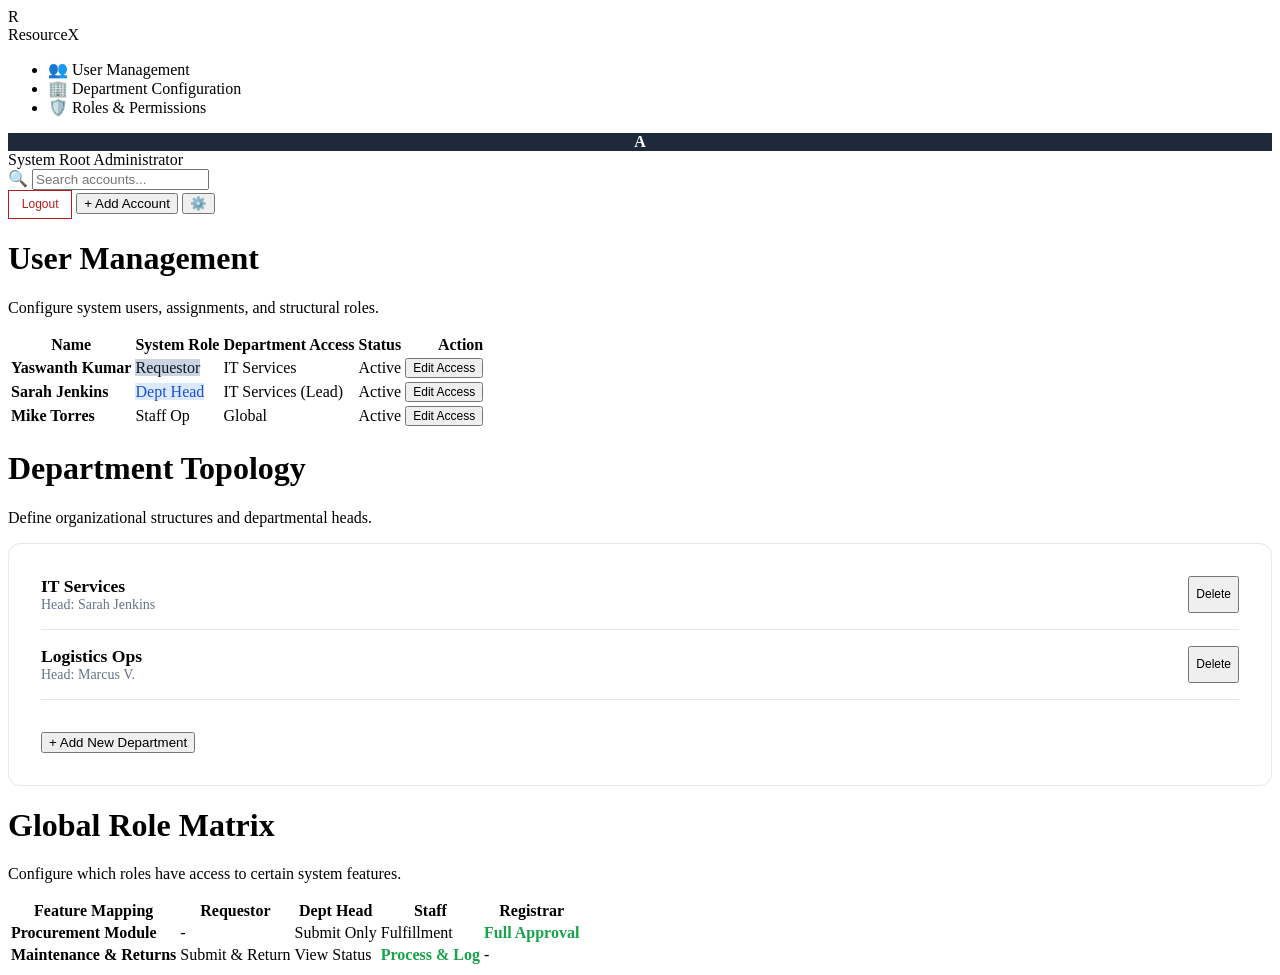
==== admin.html @ ca592cf4 "Added login page with short mocks and injected logout buttons across all views" ====
<!DOCTYPE html>
<html lang="en">
<head>
    <meta charset="UTF-8">
    <meta name="viewport" content="width=device-width, initial-scale=1.0">
    <title>ResourceX - System Administration</title>
    <link rel="stylesheet" href="css/style.css">
</head>
<body>

    <div class="app-container">
        
        <!-- Sidebar -->
        <aside class="sidebar">
            <div class="logo-container">
                <div class="logo-icon">R</div>
                <div class="logo-text">ResourceX</div>
            </div>

            <ul class="nav-menu">
                <li class="nav-item active" data-target="user-manage-view">
                    <span class="icon">👥</span> User Management
                </li>
                <li class="nav-item" data-target="dept-manage-view">
                    <span class="icon">🏢</span> Department Configuration
                </li>
                <li class="nav-item" data-target="role-manage-view">
                    <span class="icon">🛡️</span> Roles & Permissions
                </li>
            </ul>

            <div class="user-profile-widget">
                <div class="user-avatar" style="background:#1e293b; color:white; display:flex; align-items:center; justify-content:center;font-weight:bold; font-size:1rem">A</div>
                <div class="user-info">
                    <span class="user-name">System Root</span>
                    <span class="user-role">Administrator</span>
                </div>
            </div>
        </aside>

        <!-- Main Wrapper -->
        <div class="main-wrapper">
            <header class="top-header">
                <div class="search-bar">
                    <span style="color:#94a3b8">🔍</span>
                    <input type="text" placeholder="Search accounts...">
                </div>
                <div class="header-actions">
                    <button class="btn-danger" style="background:transparent; color:#b91c1c; border:1px solid #b91c1c; padding:0.4rem 0.8rem; font-size:0.75rem" onclick="window.location.href='login.html'">Logout</button>
                    <button class="btn-primary" onclick="alert('Open Add Dialog')">+ Add Account</button>
                    <button class="icon-btn">⚙️</button>
                </div>
            </header>

            <main class="content-area">

                <!-- 1. User Management -->
                <div id="user-manage-view" class="view-section active">
                    <h1 class="page-title">User Management</h1>
                    <p class="page-subtitle">Configure system users, assignments, and structural roles.</p>

                    <div class="data-section">
                        <table class="table">
                            <thead>
                                <tr>
                                    <th>Name</th>
                                    <th>System Role</th>
                                    <th>Department Access</th>
                                    <th>Status</th>
                                    <th style="text-align:right">Action</th>
                                </tr>
                            </thead>
                            <tbody>
                                <tr>
                                    <td style="font-weight:600">Yaswanth Kumar</td>
                                    <td><span class="badge" style="background:#cbd5e1; color:#0f172a">Requestor</span></td>
                                    <td>IT Services</td>
                                    <td><span class="badge allocated">Active</span></td>
                                    <td style="text-align:right"><button class="btn-secondary" style="font-size:0.75rem">Edit Access</button></td>
                                </tr>
                                <tr>
                                    <td style="font-weight:600">Sarah Jenkins</td>
                                    <td><span class="badge pending" style="background:#dbeafe; color:#1d4ed8">Dept Head</span></td>
                                    <td>IT Services (Lead)</td>
                                    <td><span class="badge allocated">Active</span></td>
                                    <td style="text-align:right"><button class="btn-secondary" style="font-size:0.75rem">Edit Access</button></td>
                                </tr>
                                <tr>
                                    <td style="font-weight:600">Mike Torres</td>
                                    <td><span class="badge pending">Staff Op</span></td>
                                    <td>Global</td>
                                    <td><span class="badge allocated">Active</span></td>
                                    <td style="text-align:right"><button class="btn-secondary" style="font-size:0.75rem">Edit Access</button></td>
                                </tr>
                            </tbody>
                        </table>
                    </div>
                </div>

                <!-- 2. Dept Configuration -->
                <div id="dept-manage-view" class="view-section">
                    <h1 class="page-title">Department Topology</h1>
                    <p class="page-subtitle">Define organizational structures and departmental heads.</p>

                    <div style="background:white; padding:2rem; border-radius:12px; border:1px solid #e2e8f0; display:flex; flex-direction:column; gap:1rem;">
                        <div style="display:flex; justify-content:space-between; padding-bottom:1rem; border-bottom:1px solid #e2e8f0;">
                            <div><strong style="font-size:1.1rem; color:var(--primary-color)">IT Services</strong><div style="color:#64748b; font-size:0.875rem">Head: Sarah Jenkins</div></div>
                            <button class="btn-danger" style="font-size:0.75rem">Delete</button>
                        </div>
                        <div style="display:flex; justify-content:space-between; padding-bottom:1rem; border-bottom:1px solid #e2e8f0;">
                            <div><strong style="font-size:1.1rem; color:var(--primary-color)">Logistics Ops</strong><div style="color:#64748b; font-size:0.875rem">Head: Marcus V.</div></div>
                            <button class="btn-danger" style="font-size:0.75rem">Delete</button>
                        </div>
                        <div style="margin-top:1rem;">
                            <button class="btn-primary">+ Add New Department</button>
                        </div>
                    </div>
                </div>

                <!-- 3. Roles and Perms -->
                <div id="role-manage-view" class="view-section">
                    <h1 class="page-title">Global Role Matrix</h1>
                    <p class="page-subtitle">Configure which roles have access to certain system features.</p>
                    
                    <table class="table" style="background:white; border-radius:12px; overflow:hidden; box-shadow:var(--shadow-sm)">
                        <thead>
                            <tr>
                                <th>Feature Mapping</th>
                                <th>Requestor</th>
                                <th>Dept Head</th>
                                <th>Staff</th>
                                <th>Registrar</th>
                            </tr>
                        </thead>
                        <tbody>
                            <tr>
                                <td style="font-weight:600">Procurement Module</td>
                                <td>-</td>
                                <td>Submit Only</td>
                                <td>Fulfillment</td>
                                <td><span style="color:#16a34a; font-weight:bold">Full Approval</span></td>
                            </tr>
                            <tr>
                                <td style="font-weight:600">Maintenance & Returns</td>
                                <td>Submit & Return</td>
                                <td>View Status</td>
                                <td><span style="color:#16a34a; font-weight:bold">Process & Log</span></td>
                                <td>-</td>
                            </tr>
                        </tbody>
                    </table>
                </div>

            </main>
        </div>
    </div>

    <script src="js/admin.js"></script>
</body>
</html>
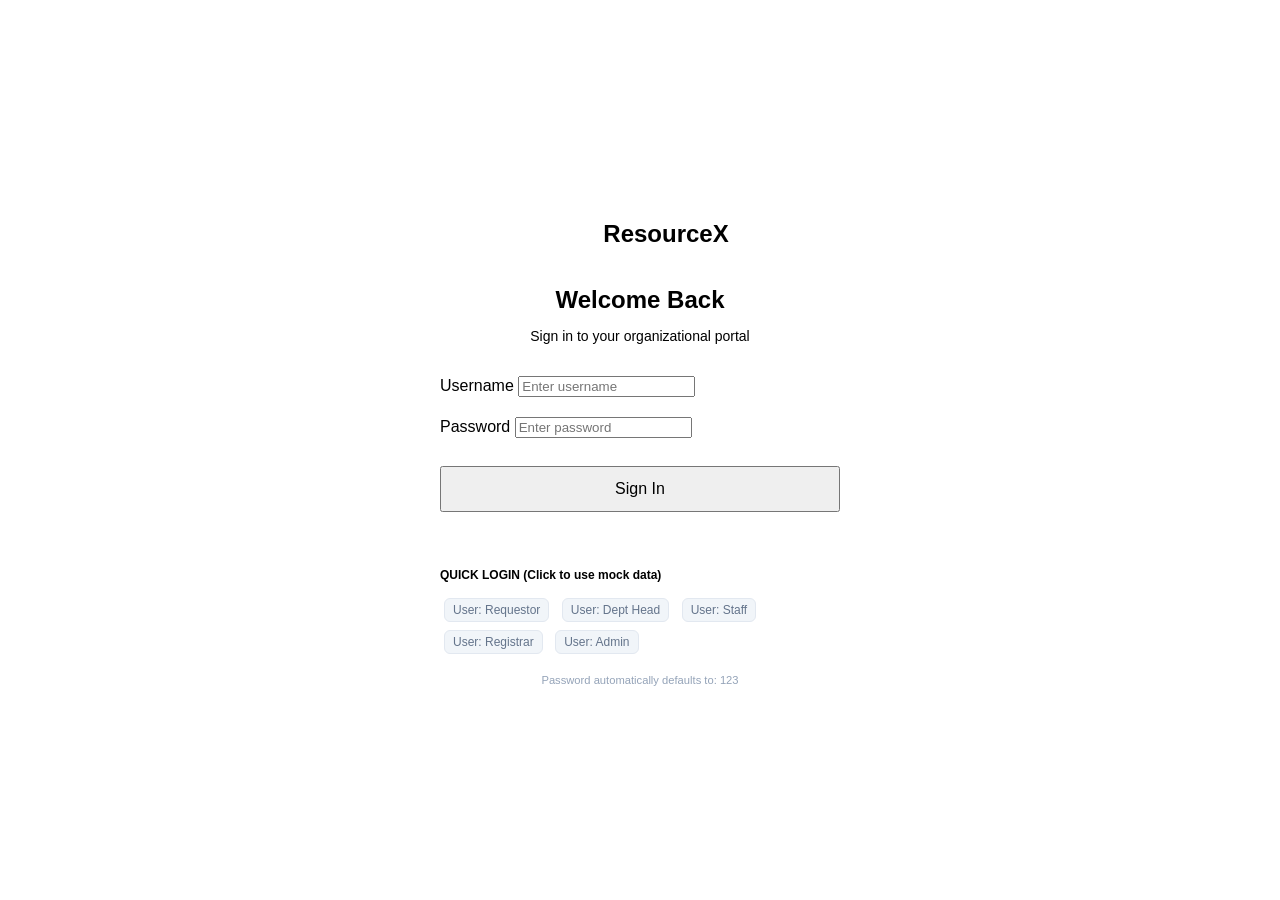
==== commit 8040ba07: "Refactor dashboard UI and restructure application layout" ====
--- a/admin.html
+++ b/admin.html
@@ -18,7 +18,7 @@
             </div>
 
             <ul class="nav-menu">
-                <li class="nav-item active" data-target="user-manage-view">
+                <li class="nav-item active" data-target="dashboard-view">
                     <span class="icon">👥</span> User Management
                 </li>
                 <li class="nav-item" data-target="dept-manage-view">
@@ -46,20 +46,55 @@
                     <input type="text" placeholder="Search accounts...">
                 </div>
                 <div class="header-actions">
-                    <button class="btn-danger" style="background:transparent; color:#b91c1c; border:1px solid #b91c1c; padding:0.4rem 0.8rem; font-size:0.75rem" onclick="window.location.href='login.html'">Logout</button>
-                    <button class="btn-primary" onclick="alert('Open Add Dialog')">+ Add Account</button>
+                    <button class="btn-danger" style="background:transparent; color:#b91c1c; border:1px solid #b91c1c; padding:0.4rem 0.8rem; font-size:0.75rem" onclick="adminApp.logout()">Logout</button>
                     <button class="icon-btn">⚙️</button>
                 </div>
             </header>
 
             <main class="content-area">
 
-                <!-- 1. User Management -->
-                <div id="user-manage-view" class="view-section active">
-                    <h1 class="page-title">User Management</h1>
+                <!-- 1. User Management (Dashboard) -->
+                <div id="dashboard-view" class="view-section active">
+                    <h1 class="page-title">Admin Dashboard</h1>
                     <p class="page-subtitle">Configure system users, assignments, and structural roles.</p>
 
+                    <!-- Stats Row -->
+                    <div class="stats-grid" style="grid-template-columns: repeat(4, 1fr);">
+                        <div class="stat-card">
+                            <div class="stat-title">Total Users</div>
+                            <div class="stat-value-row">
+                                <div class="stat-value" id="dash-admin-users">0</div>
+                                <span style="font-size:1.5rem">👥</span>
+                            </div>
+                        </div>
+                        <div class="stat-card">
+                            <div class="stat-title">Departments</div>
+                            <div class="stat-value-row">
+                                <div class="stat-value" id="dash-admin-depts">0</div>
+                                <span style="font-size:1.5rem">🏢</span>
+                            </div>
+                        </div>
+                        <div class="stat-card">
+                            <div class="stat-title">Active Roles</div>
+                            <div class="stat-value-row">
+                                <div class="stat-value" id="dash-admin-roles">5</div>
+                                <span style="font-size:1.5rem">🛡️</span>
+                            </div>
+                        </div>
+                        <div class="stat-card">
+                            <div class="stat-title" style="color:#16a34a">System Health</div>
+                            <div class="stat-value-row">
+                                <div class="stat-value" style="color:#16a34a">100%</div>
+                                <span style="font-size:1.5rem">⚙️</span>
+                            </div>
+                        </div>
+                    </div>
+
                     <div class="data-section">
+                        <div class="data-section-header">
+                            <div class="data-section-title">Recent Users</div>
+                            <button class="btn-secondary" style="padding:0.25rem 0.5rem; font-size:0.75rem" onclick="alert('Viewing all users')">View All</button>
+                        </div>
                         <table class="table">
                             <thead>
                                 <tr>
@@ -70,28 +105,8 @@
                                     <th style="text-align:right">Action</th>
                                 </tr>
                             </thead>
-                            <tbody>
-                                <tr>
-                                    <td style="font-weight:600">Yaswanth Kumar</td>
-                                    <td><span class="badge" style="background:#cbd5e1; color:#0f172a">Requestor</span></td>
-                                    <td>IT Services</td>
-                                    <td><span class="badge allocated">Active</span></td>
-                                    <td style="text-align:right"><button class="btn-secondary" style="font-size:0.75rem">Edit Access</button></td>
-                                </tr>
-                                <tr>
-                                    <td style="font-weight:600">Sarah Jenkins</td>
-                                    <td><span class="badge pending" style="background:#dbeafe; color:#1d4ed8">Dept Head</span></td>
-                                    <td>IT Services (Lead)</td>
-                                    <td><span class="badge allocated">Active</span></td>
-                                    <td style="text-align:right"><button class="btn-secondary" style="font-size:0.75rem">Edit Access</button></td>
-                                </tr>
-                                <tr>
-                                    <td style="font-weight:600">Mike Torres</td>
-                                    <td><span class="badge pending">Staff Op</span></td>
-                                    <td>Global</td>
-                                    <td><span class="badge allocated">Active</span></td>
-                                    <td style="text-align:right"><button class="btn-secondary" style="font-size:0.75rem">Edit Access</button></td>
-                                </tr>
+                            <tbody id="dash-users-tbody">
+                                <!-- Populated by JS -->
                             </tbody>
                         </table>
                     </div>
@@ -155,6 +170,7 @@
         </div>
     </div>
 
+    <script src="js/store.js"></script>
     <script src="js/admin.js"></script>
 </body>
 </html>
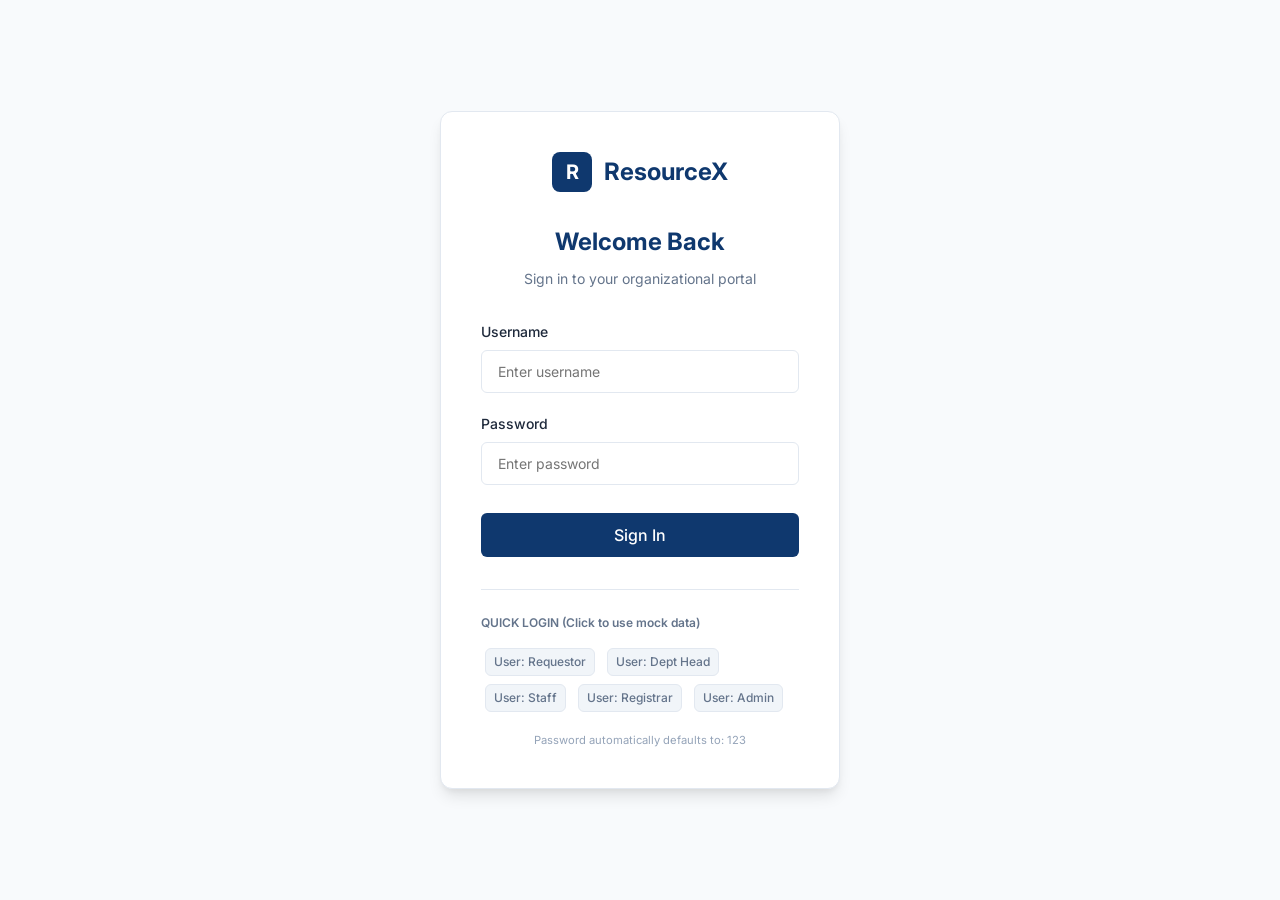
==== commit c98e6e3c: "ResourceX frontend - final version" ====
--- a/admin.html
+++ b/admin.html
@@ -137,36 +137,43 @@
                     <h1 class="page-title">Global Role Matrix</h1>
                     <p class="page-subtitle">Configure which roles have access to certain system features.</p>
                     
-                    <table class="table" style="background:white; border-radius:12px; overflow:hidden; box-shadow:var(--shadow-sm)">
-                        <thead>
-                            <tr>
-                                <th>Feature Mapping</th>
-                                <th>Requestor</th>
-                                <th>Dept Head</th>
-                                <th>Staff</th>
-                                <th>Registrar</th>
-                            </tr>
-                        </thead>
-                        <tbody>
-                            <tr>
-                                <td style="font-weight:600">Procurement Module</td>
-                                <td>-</td>
-                                <td>Submit Only</td>
-                                <td>Fulfillment</td>
-                                <td><span style="color:#16a34a; font-weight:bold">Full Approval</span></td>
-                            </tr>
-                            <tr>
-                                <td style="font-weight:600">Maintenance & Returns</td>
-                                <td>Submit & Return</td>
-                                <td>View Status</td>
-                                <td><span style="color:#16a34a; font-weight:bold">Process & Log</span></td>
-                                <td>-</td>
-                            </tr>
-                        </tbody>
-                    </table>
+                    <div class="data-section">
+                        <table class="table matrix-table" id="permissions-matrix-table">
+                            <thead>
+                                <tr>
+                                    <th>Permissions</th>
+                                    <th>Requestor</th>
+                                    <th>Department Head</th>
+                                    <th>Registrar</th>
+                                    <th>Staff</th>
+                                    <th>System Admin</th>
+                                </tr>
+                            </thead>
+                            <tbody id="matrix-tbody">
+                                <!-- Populated by JS -->
+                            </tbody>
+                        </table>
+                        
+                        <div style="display:flex; justify-content:flex-end; gap:1rem; margin-top:2rem;">
+                            <button class="btn-secondary" onclick="adminApp.resetPermissions()">Reset to Defaults</button>
+                            <button class="btn-primary" onclick="adminApp.savePermissions()">Save Changes</button>
+                        </div>
+                    </div>
                 </div>
 
             </main>
+        </div>
+    </div>
+
+    <!-- Custom Modal Overlay -->
+    <div id="admin-modal" class="modal-overlay" style="display:none; position:fixed; top:0; left:0; width:100%; height:100%; background:rgba(0,0,0,0.5); z-index:9999; justify-content:center; align-items:center;">
+        <div class="modal-content" style="background:white; padding:2rem; border-radius:12px; max-width:400px; width:100%; box-shadow:0 10px 15px -3px rgba(0,0,0,0.1);">
+            <div id="modal-header" style="font-size:1.25rem; font-weight:600; margin-bottom:1rem; color:#0f172a;">Action</div>
+            <div id="modal-body" style="margin-bottom:1.5rem;"></div>
+            <div id="modal-footer" style="display:flex; justify-content:flex-end; gap:0.5rem;">
+                <button class="btn-secondary" onclick="adminApp.closeModal()">Cancel</button>
+                <button class="btn-primary" id="modal-confirm-btn">Confirm</button>
+            </div>
         </div>
     </div>
 
--- a/css/style.css
+++ b/css/style.css
@@ -0,0 +1,583 @@
+@import url('https://fonts.googleapis.com/css2?family=Inter:wght@300;400;500;600;700&display=swap');
+
+:root {
+  --primary-color: #0F386E;
+  --primary-hover: #1c4b8b;
+  --bg-color: #f8fafc;
+  --sidebar-bg: #ffffff;
+  --text-main: #1e293b;
+  --text-muted: #64748b;
+  --border-color: #e2e8f0;
+  
+  --status-allocated: #e2fbe8;
+  --status-allocated-text: #166534;
+  --status-pending: #fef3c7;
+  --status-pending-text: #92400e;
+  --status-rejected: #fee2e2;
+  --status-rejected-text: #b91c1c;
+  --status-action: #eff6ff;
+  --status-action-text: #1d4ed8;
+
+  --shadow-sm: 0 1px 2px 0 rgba(0, 0, 0, 0.05);
+  --shadow-md: 0 4px 6px -1px rgba(0, 0, 0, 0.1), 0 2px 4px -1px rgba(0, 0, 0, 0.06);
+  --shadow-lg: 0 10px 15px -3px rgba(0, 0, 0, 0.1), 0 4px 6px -2px rgba(0, 0, 0, 0.05);
+}
+
+* {
+  box-sizing: border-box;
+  margin: 0;
+  padding: 0;
+}
+
+body {
+  font-family: 'Inter', sans-serif;
+  background-color: var(--bg-color);
+  color: var(--text-main);
+  line-height: 1.5;
+  -webkit-font-smoothing: antialiased;
+}
+
+a {
+  text-decoration: none;
+  color: var(--primary-color);
+}
+
+/* Layout */
+.app-container {
+  display: flex;
+  height: 100vh;
+  overflow: hidden;
+}
+
+/* Sidebar */
+.sidebar {
+  width: 260px;
+  background-color: var(--sidebar-bg);
+  border-right: 1px solid var(--border-color);
+  display: flex;
+  flex-direction: column;
+  padding: 1.5rem 0;
+  flex-shrink: 0;
+}
+
+.logo-container {
+  padding: 0 1.5rem 2rem;
+  display: flex;
+  align-items: center;
+  gap: 0.75rem;
+}
+
+.logo-icon {
+  width: 32px;
+  height: 32px;
+  background-color: var(--primary-color);
+  border-radius: 6px;
+  display: flex;
+  align-items: center;
+  justify-content: center;
+  color: white;
+  font-weight: bold;
+}
+
+.logo-text {
+  font-size: 1.25rem;
+  font-weight: 700;
+  color: var(--primary-color);
+}
+
+.nav-menu {
+  list-style: none;
+  flex: 1;
+}
+
+.nav-item {
+  padding: 0.75rem 1.5rem;
+  display: flex;
+  align-items: center;
+  gap: 0.75rem;
+  color: var(--text-muted);
+  font-weight: 500;
+  cursor: pointer;
+  transition: all 0.2s;
+}
+
+.nav-item:hover {
+  background-color: #f1f5f9;
+  color: var(--text-main);
+}
+
+.nav-item.active {
+  background-color: #f8fafc;
+  color: var(--primary-color);
+  border-right: 3px solid var(--primary-color);
+  font-weight: 600;
+}
+
+.user-profile-widget {
+  margin: 1.5rem 1.5rem 0;
+  padding: 1rem;
+  background-color: #f1f5f9;
+  border-radius: 12px;
+  display: flex;
+  align-items: center;
+  gap: 0.75rem;
+}
+
+.user-avatar {
+  width: 36px;
+  height: 36px;
+  border-radius: 50%;
+  background-color: #cbd5e1;
+  overflow: hidden;
+}
+.user-avatar img {
+  width: 100%;
+  height: 100%;
+  object-fit: cover;
+}
+
+.user-info .user-name {
+  font-size: 0.875rem;
+  font-weight: 600;
+  display: block;
+}
+.user-info .user-role {
+  font-size: 0.75rem;
+  color: var(--text-muted);
+  display: block;
+}
+
+/* Main Content */
+.main-wrapper {
+  flex: 1;
+  display: flex;
+  flex-direction: column;
+  overflow: hidden;
+}
+
+/* Header */
+.top-header {
+  height: 72px;
+  background-color: white;
+  border-bottom: 1px solid var(--border-color);
+  display: flex;
+  align-items: center;
+  justify-content: space-between;
+  padding: 0 2rem;
+  flex-shrink: 0;
+}
+
+.search-bar {
+  display: flex;
+  align-items: center;
+  background-color: #f1f5f9;
+  border-radius: 20px;
+  padding: 0.5rem 1rem;
+  width: 300px;
+}
+
+.search-bar input {
+  border: none;
+  background: transparent;
+  outline: none;
+  margin-left: 0.5rem;
+  width: 100%;
+  color: var(--text-main);
+  font-family: inherit;
+}
+
+.header-actions {
+  display: flex;
+  align-items: center;
+  gap: 1.5rem;
+}
+
+.icon-btn {
+  background: none;
+  border: none;
+  color: var(--text-muted);
+  cursor: pointer;
+  display: flex;
+  align-items: center;
+  justify-content: center;
+}
+.icon-btn:hover {
+  color: var(--text-main);
+}
+
+.btn-primary {
+  background-color: var(--primary-color);
+  color: white;
+  border: none;
+  border-radius: 6px;
+  padding: 0.5rem 1.25rem;
+  font-weight: 500;
+  font-family: inherit;
+  cursor: pointer;
+  transition: background 0.2s;
+}
+
+.btn-primary:hover {
+  background-color: var(--primary-hover);
+}
+
+.btn-secondary {
+  background-color: #f1f5f9;
+  color: var(--text-main);
+  border: 1px solid var(--border-color);
+  border-radius: 6px;
+  padding: 0.5rem 1.25rem;
+  font-weight: 500;
+  font-family: inherit;
+  cursor: pointer;
+  transition: background 0.2s;
+}
+.btn-secondary:hover {
+  background-color: #e2e8f0;
+}
+
+.btn-danger {
+  background-color: #fee2e2;
+  color: #b91c1c;
+  border: none;
+  border-radius: 6px;
+  padding: 0.5rem 1.25rem;
+  font-weight: 500;
+  font-family: inherit;
+  cursor: pointer;
+}
+.btn-danger:hover {
+  background-color: #fecaca;
+}
+
+/* Content Area */
+.content-area {
+  padding: 2rem;
+  flex: 1;
+  overflow-y: auto;
+}
+
+.page-title {
+  font-size: 2rem;
+  font-weight: 700;
+  color: var(--primary-color);
+  margin-bottom: 0.5rem;
+}
+
+.page-subtitle {
+  color: var(--text-muted);
+  margin-bottom: 2rem;
+  font-size: 0.95rem;
+}
+
+/* Stats Cards Container */
+.stats-grid {
+  display: grid;
+  grid-template-columns: repeat(auto-fit, minmax(220px, 1fr));
+  gap: 1.5rem;
+  margin-bottom: 2rem;
+}
+
+.stat-card {
+  background: white;
+  border-radius: 12px;
+  padding: 1.5rem;
+  box-shadow: var(--shadow-sm);
+  border: 1px solid var(--border-color);
+  display: flex;
+  flex-direction: column;
+}
+
+.stat-title {
+  font-size: 0.75rem;
+  font-weight: 700;
+  text-transform: uppercase;
+  letter-spacing: 0.05em;
+  color: var(--text-muted);
+  margin-bottom: 0.5rem;
+}
+
+.stat-value-row {
+  display: flex;
+  align-items: flex-end;
+  justify-content: space-between;
+}
+
+.stat-value {
+  font-size: 2.5rem;
+  font-weight: 700;
+  color: var(--primary-color);
+  line-height: 1;
+}
+
+/* Badges */
+.badge {
+  padding: 0.25rem 0.6rem;
+  border-radius: 12px;
+  font-size: 0.7rem;
+  font-weight: 600;
+  text-transform: uppercase;
+}
+.badge.allocated, .badge.approved {
+  background-color: var(--status-allocated);
+  color: var(--status-allocated-text);
+}
+.badge.pending, .badge.maintenance {
+  background-color: var(--status-pending);
+  color: var(--status-pending-text);
+}
+.badge.rejected, .badge.scrap {
+  background-color: var(--status-rejected);
+  color: var(--status-rejected-text);
+}
+
+
+/* Data Table Section */
+.data-section {
+  background: white;
+  border-radius: 12px;
+  box-shadow: var(--shadow-sm);
+  border: 1px solid var(--border-color);
+  overflow: hidden;
+  margin-bottom: 2rem;
+}
+
+.data-section-header {
+  padding: 1.25rem 1.5rem;
+  border-bottom: 1px solid var(--border-color);
+  display: flex;
+  justify-content: space-between;
+  align-items: center;
+}
+
+.data-section-title {
+  font-size: 1.125rem;
+  font-weight: 600;
+  color: var(--primary-color);
+}
+
+.data-filters {
+  display: flex;
+  gap: 0.75rem;
+}
+
+.table-responsive {
+  width: 100%;
+  overflow-x: auto;
+}
+
+table {
+  width: 100%;
+  border-collapse: collapse;
+}
+
+th, td {
+  padding: 1rem 1.5rem;
+  text-align: left;
+}
+
+th {
+  font-size: 0.75rem;
+  text-transform: uppercase;
+  letter-spacing: 0.05em;
+  color: var(--text-muted);
+  font-weight: 600;
+  background-color: #fafafa;
+  border-bottom: 1px solid var(--border-color);
+}
+
+td {
+  font-size: 0.875rem;
+  border-bottom: 1px solid var(--border-color);
+  vertical-align: middle;
+}
+
+tbody tr:last-child td {
+  border-bottom: none;
+}
+
+.td-id {
+  font-weight: 600;
+  color: var(--primary-color);
+}
+
+/* Forms */
+.form-card {
+  background: white;
+  border-radius: 12px;
+  padding: 2rem;
+  box-shadow: var(--shadow-sm);
+  border: 1px solid var(--border-color);
+  max-width: 600px;
+}
+
+.form-group {
+  margin-bottom: 1.5rem;
+}
+
+.form-label {
+  display: block;
+  font-size: 0.875rem;
+  font-weight: 500;
+  color: var(--text-main);
+  margin-bottom: 0.5rem;
+}
+
+.form-control {
+  width: 100%;
+  padding: 0.75rem 1rem;
+  border: 1px solid var(--border-color);
+  border-radius: 6px;
+  font-size: 0.875rem;
+  font-family: inherit;
+  color: var(--text-main);
+  background-color: #fff;
+  transition: border-color 0.2s;
+}
+
+.form-control:focus {
+  outline: none;
+  border-color: var(--primary-color);
+  box-shadow: 0 0 0 3px rgba(15, 56, 110, 0.1);
+}
+
+/* Utility / Generic */
+.d-none { display: none !important; }
+.d-flex { display: flex !important; }
+
+/* Dashboard structural classes */
+.view-section {
+  display: none;
+  animation: fadeIn 0.3s ease;
+}
+
+.view-section.active {
+  display: block;
+}
+
+@keyframes fadeIn {
+  from { opacity: 0; transform: translateY(10px); }
+  to { opacity: 1; transform: translateY(0); }
+}
+
+/* History block */
+.history-block {
+  background-color: var(--primary-color);
+  color: white;
+  padding: 2rem;
+  border-radius: 12px;
+  display: flex;
+  flex-direction: column;
+}
+
+.history-title {
+  margin-top: 1rem;
+  font-size: 1.5rem;
+  font-weight: 700;
+}
+.history-subtitle {
+  color: #94a3b8;
+  font-size: 0.875rem;
+}
+
+/* Toast Notifications */
+#toast-container {
+  position: fixed;
+  top: 20px;
+  right: 20px;
+  z-index: 9999;
+  display: flex;
+  flex-direction: column;
+  gap: 10px;
+}
+
+.toast {
+  background: white;
+  border-left: 4px solid var(--primary-color);
+  padding: 1rem 1.5rem;
+  border-radius: 6px;
+  box-shadow: 0 4px 12px rgba(0,0,0,0.15);
+  font-size: 0.875rem;
+  font-weight: 500;
+  color: var(--text-main);
+  animation: slideInRight 0.3s ease forwards, fadeOut 0.3s ease 2.7s forwards;
+  display: flex;
+  align-items: center;
+  gap: 10px;
+}
+
+.toast.success { border-left-color: #16a34a; }
+.toast.error { border-left-color: #dc2626; }
+.toast.warning { border-left-color: #d97706; }
+
+@keyframes slideInRight {
+  from { transform: translateX(100%); opacity: 0; }
+  to { transform: translateX(0); opacity: 1; }
+}
+@keyframes fadeOut {
+  from { opacity: 1; }
+  to { opacity: 0; display: none; }
+}
+
+/* Permissions Matrix UI */
+.matrix-table {
+  border-collapse: separate;
+  border-spacing: 0;
+  width: 100%;
+}
+.matrix-table th, .matrix-table td {
+  border-bottom: 1px solid var(--border-color);
+  padding: 1rem;
+  text-align: center;
+}
+.matrix-table tbody tr:nth-child(even) {
+  background-color: #f8fafc;
+}
+.matrix-table th:first-child, .matrix-table td:first-child {
+  position: sticky;
+  left: 0;
+  background-color: white;
+  z-index: 10;
+  text-align: left;
+  font-weight: 600;
+  box-shadow: 2px 0 5px -2px rgba(0,0,0,0.05);
+}
+.matrix-table tbody tr:nth-child(even) td:first-child {
+  background-color: #f8fafc;
+}
+
+.checkbox-custom {
+  width: 1.25rem;
+  height: 1.25rem;
+  accent-color: var(--primary-color);
+  cursor: pointer;
+}
+.checkbox-custom:disabled {
+  accent-color: #94a3b8;
+  cursor: not-allowed;
+}
+
+/* Collapsible Content */
+.collapsible-header {
+  cursor: pointer;
+  display: flex;
+  align-items: center;
+  justify-content: space-between;
+  padding: 1rem;
+  background-color: #f1f5f9;
+  border-radius: 8px;
+  margin-top: 2rem;
+  margin-bottom: 1rem;
+  font-weight: 600;
+  transition: background-color 0.2s;
+}
+.collapsible-header:hover {
+  background-color: #e2e8f0;
+}
+.collapsible-content {
+  display: none;
+  animation: fadeIn 0.3s ease;
+}
+.collapsible-content.expanded {
+  display: block;
+}
